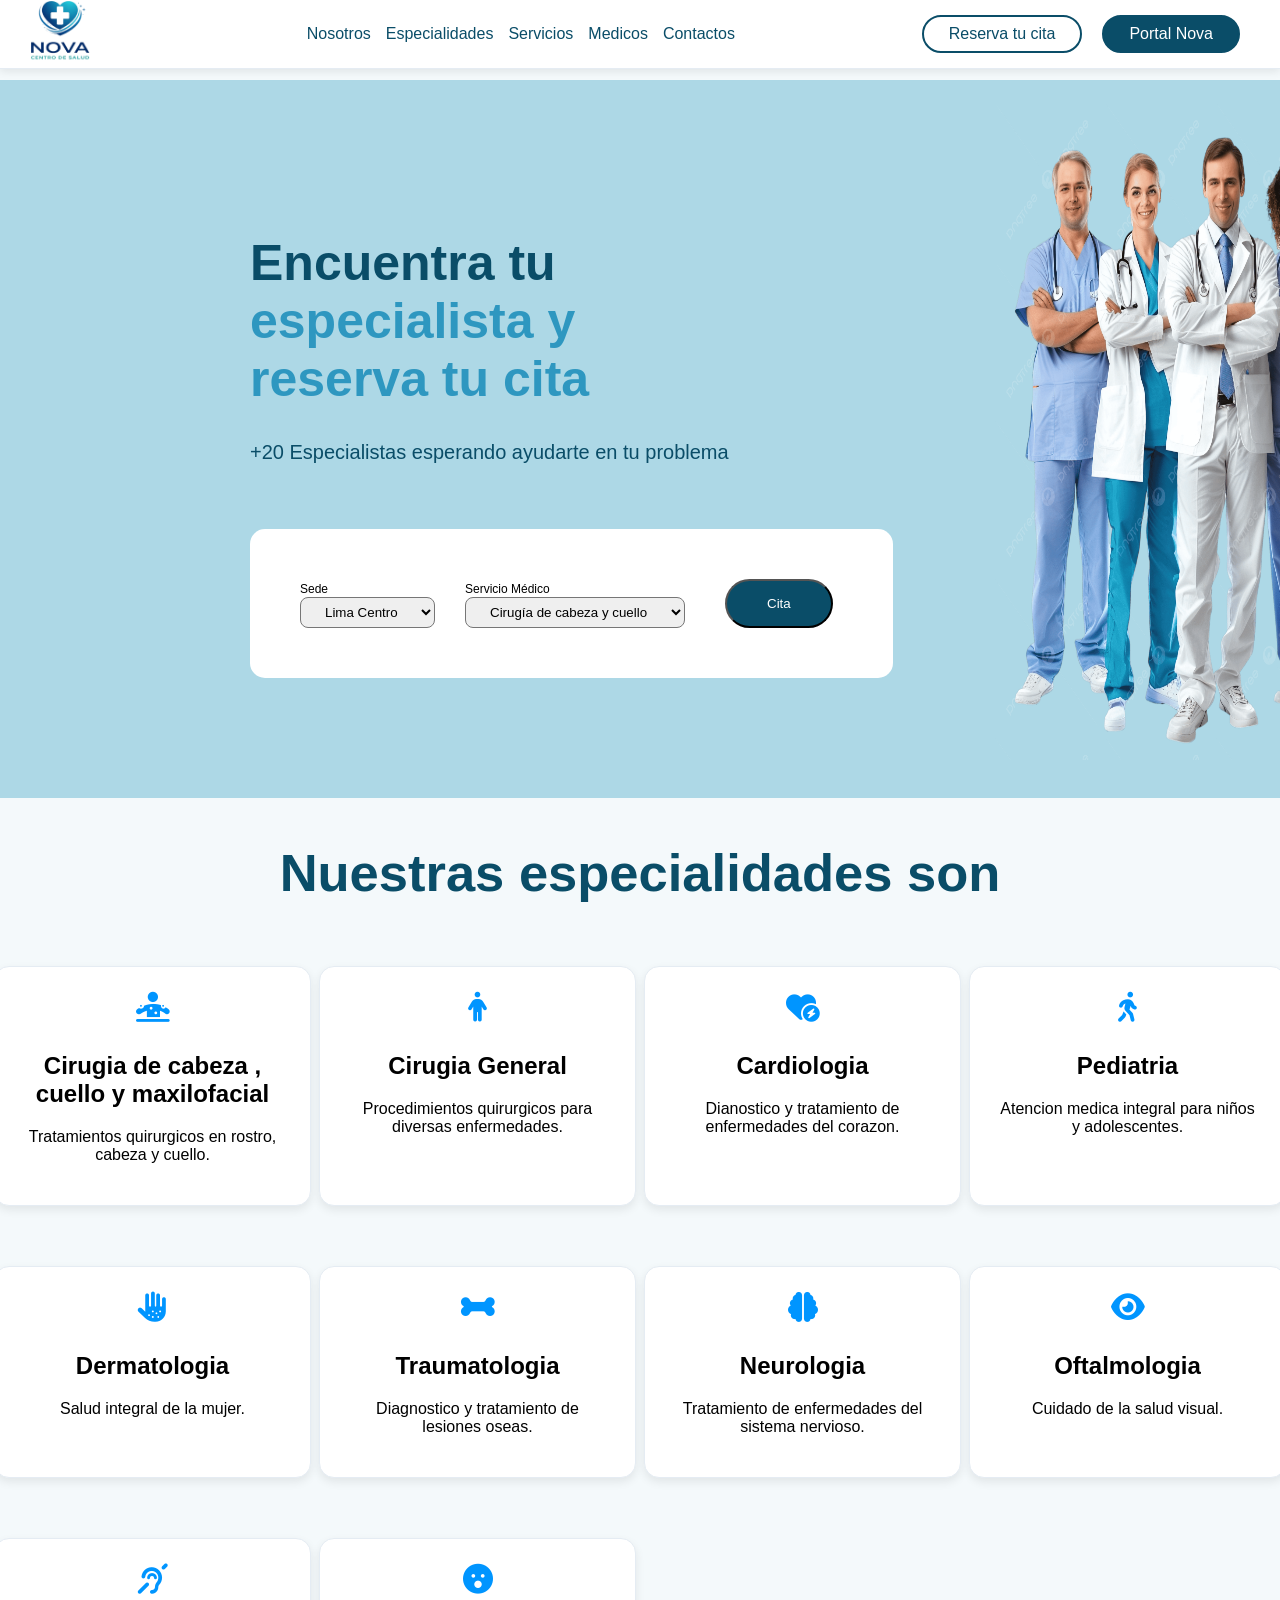
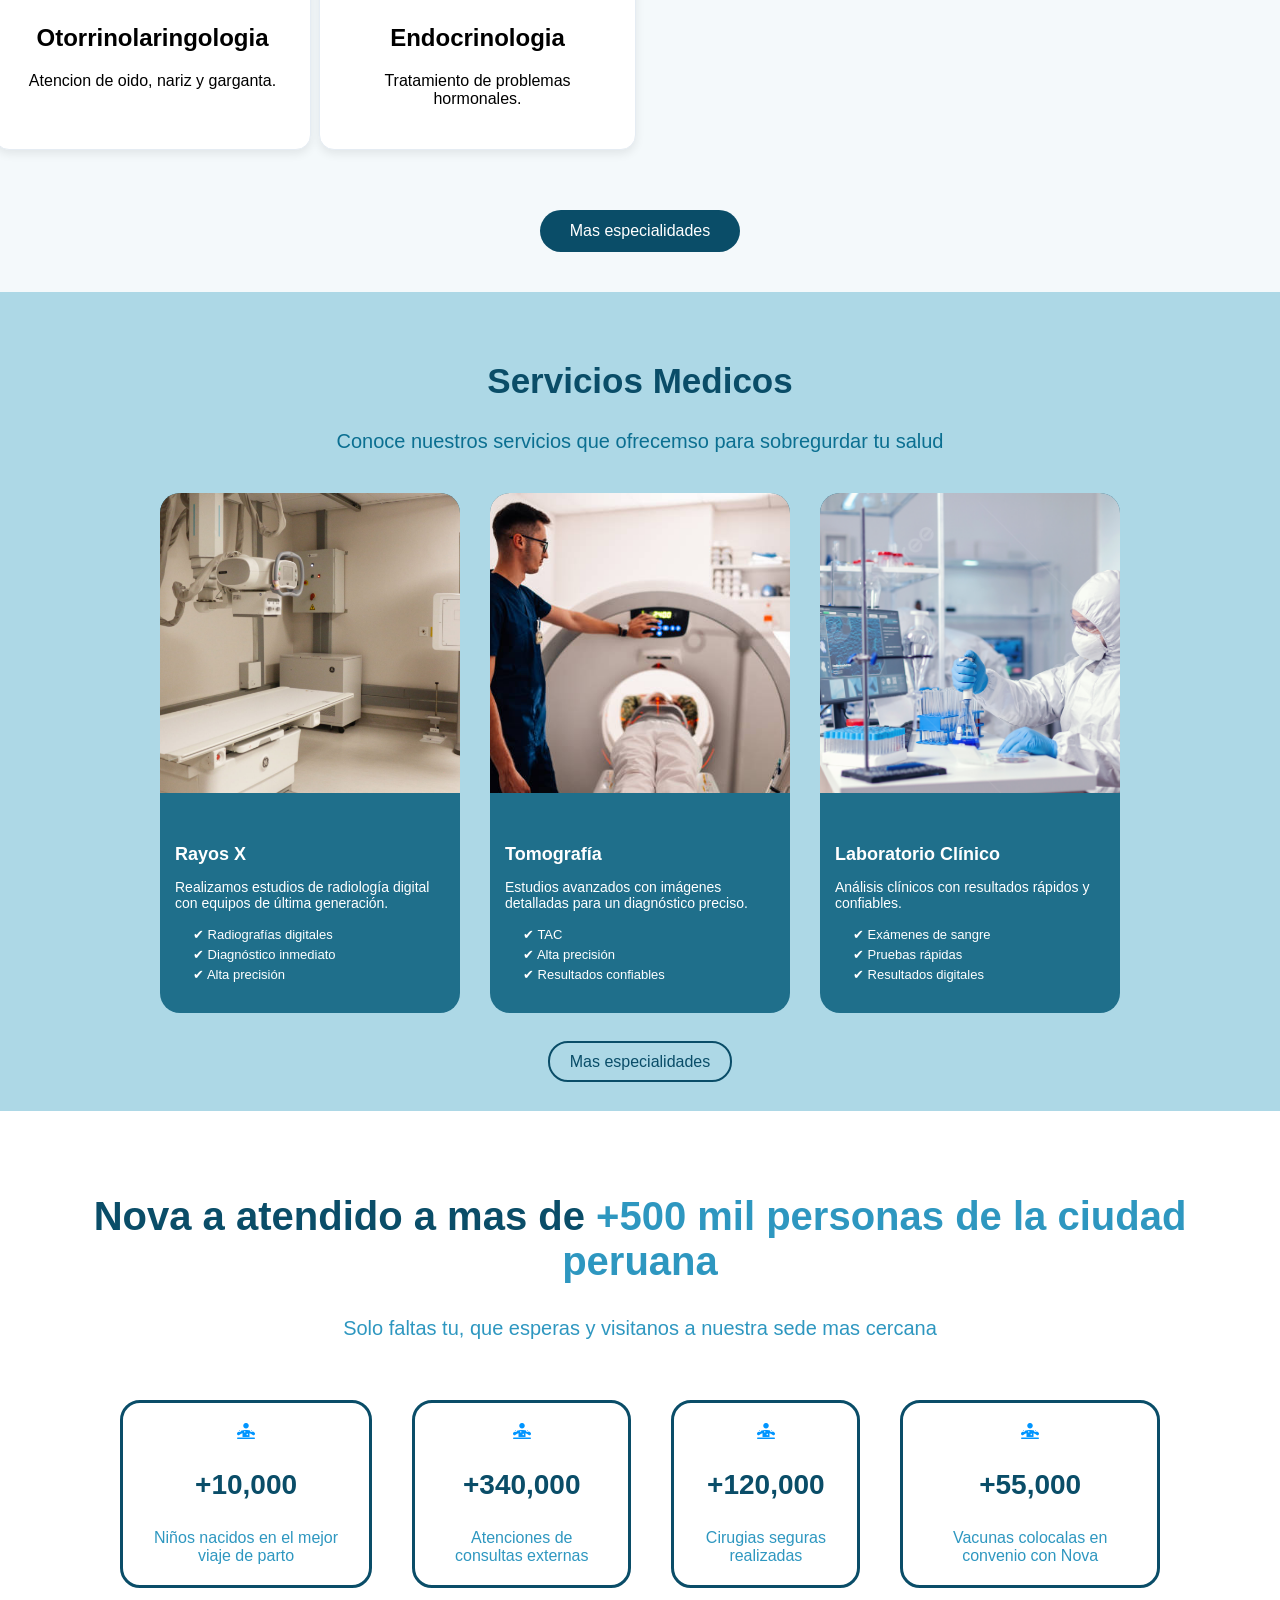
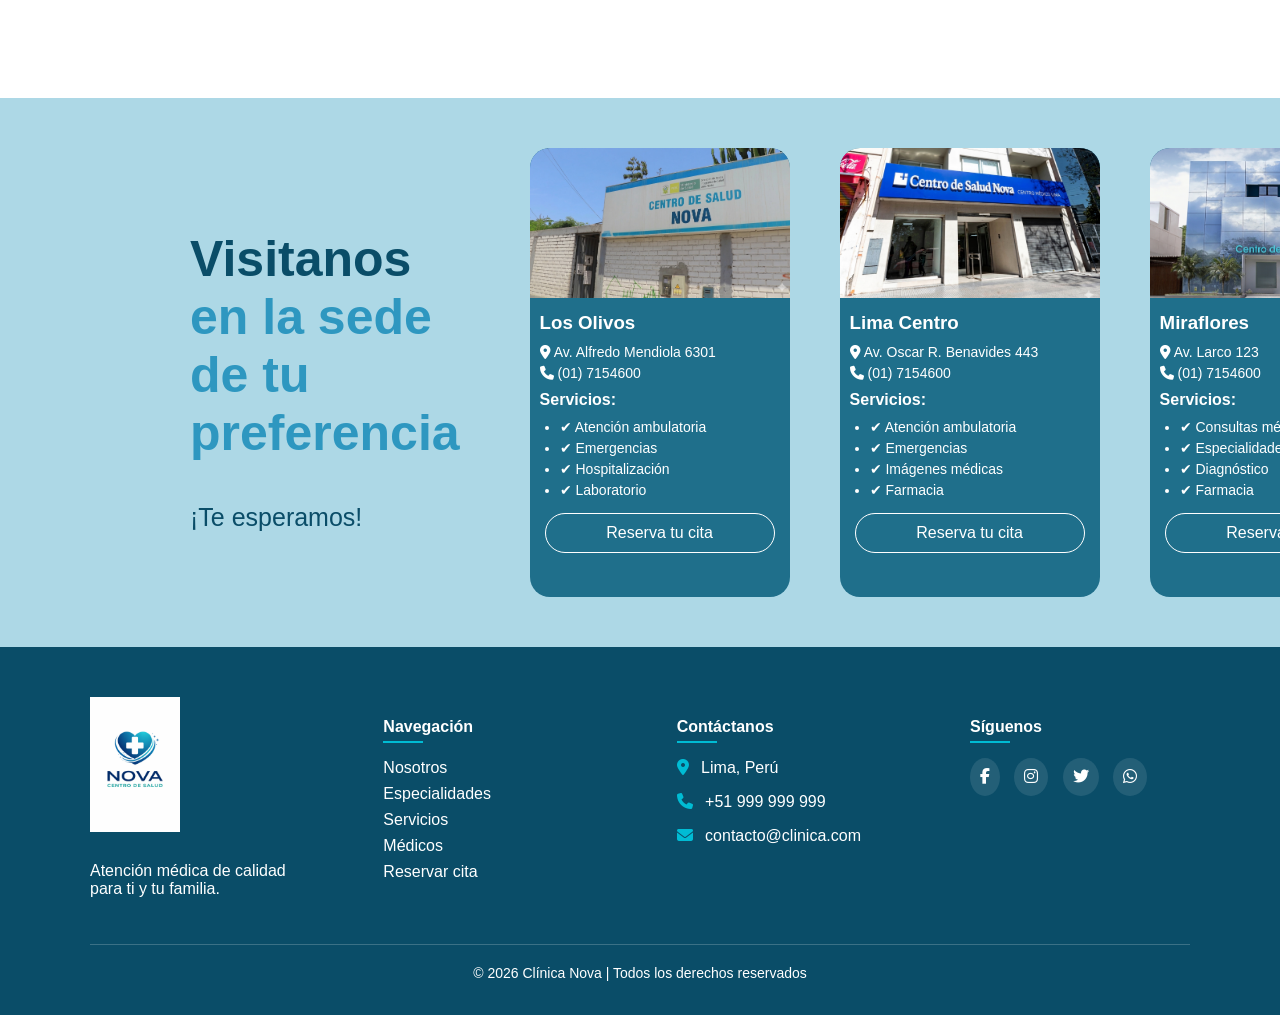
==== index.html @ bf2f1865 "se agrega el proyecto" ====
<!DOCTYPE html>
<html lang="en">
    <head>
        <title></title>
        <meta charset="UTF-8">
        <meta name="viewport" content="width=device-width, initial-scale=1">
        <link href="css/index.css" rel="stylesheet">
        <link rel="stylesheet" href="https://cdnjs.cloudflare.com/ajax/libs/font-awesome/6.5.0/css/all.min.css">

    </head>
    <body>
    <div class="navegador">
        <a href="index.html">
        <img src="img/Logo_para_Nova_Centro_de_Salud-removebg-preview.png" width="60">
        </a>
        <nav>
        <ul>
            <li><a href="nosotros.html">Nosotros</a></li>
            <li><a href="especialidades.html">Especialidades</a></li>
            <li><a href="servicios.html">Servicios</a></li>
            <li><a href="medicos.html">Medicos</a></li>
            <li><a href="contacto.html">Contactos</a></li>
        </ul>
        </nav>
        <div class="acciones">
            <a href="resercitas.html" class="Citas">Reserva tu cita</a>
            <a href="login.html" class="portal">Portal Nova</a>
        </div>
    </div>
    <div class="header">
    <div class="lado-izquierdo">
        <div class="titulo">
        <h1>Encuentra tu <br> <span>especialista y <br>reserva tu cita</span> </h1>
        <p>+20 Especialistas esperando ayudarte en tu problema</p>
        </div>
    
        <div class="solicitud">
        <div class="contenedor">
            <form action="resercitas.html">
                <div class="info">
                    <label>Sede</label>
                    <select name="Sede" required>
                        <option>Lima Centro</option>
                        <option>Miraflores</option>
                        <option>Los Olivos</option>
                    </select>
                </div>
                <div class="info">
                    <label>Servicio Médico</label>
                    <select name="Servicio" required>
                        <option>Cirugía de cabeza y cuello</option>
                        <option>Cirugía general</option>
                        <option>Cardiología</option>
                        <option>Pediatría</option>
                        <option>Dermatología</option>
                        <option>Traumatología</option>
                        <option>Neurología</option>
                        <option>Oftalmología</option>
                        <option>Otorrinolaringología</option>
                        <option>Endocrinología</option>
                        <option>Gastroenterología</option>
                        <option>Urología</option>
                        <option>Oncología</option>
                        <option>Psiquiatría</option>
                        <option>Neumología</option>
                        <option>Reumatología</option>
                        <option>Hematología</option>
                        <option>Infectología</option>
                        <option>Medicina física</option>
                    </select>
                </div>
                <button type="submit">Cita</button>
            </form>

        </div>
    </div>
    </div>
    <div class="imagen-hero">
        <img src="img/medicos portada.png" width="460" height="660">
    </div>
    </div>
    <div class="especialidades">
        <div class="especia-info">
            <h2>Nuestras especialidades son</h2>
        </div>
        <div class="especialidad-informacion">
            <div class="dass">
                <i class="fa-solid fa-person-dots-from-line" style="color: rgb(0, 149, 255);"></i>
                
                <h2>Cirugia de cabeza , cuello y maxilofacial</h2>
                <p>Tratamientos quirurgicos en rostro, cabeza y cuello.</p>
                
            </div>

            <div class="dass">
                <i class="fa-solid fa-person" style="color: rgb(0, 149, 255);"></i>
                <h2>Cirugia General</h2>
                <p>Procedimientos quirurgicos para diversas enfermedades.</p>
            </div>

            <div class="dass">
                <i class="fa-solid fa-heart-circle-bolt" style="color: rgb(0, 149, 255);"></i>
                <h2>Cardiologia</h2>
                <p>Dianostico y tratamiento de enfermedades del corazon.</p>
            </div>

            <div class="dass">
                <i class="fa-solid fa-person-walking" style="color: rgb(0, 149, 255);"></i>
                <h2>Pediatria</h2>
                <p>Atencion medica integral para niños y adolescentes.</p>
            </div>

            <div class="dass">
                <i class="fa-solid fa-hand-dots" style="color: rgb(0, 149, 255);"></i>
                <h2>Dermatologia</h2>
                <p>Salud integral de la mujer.</p>
            </div>

            <div class="dass">
                <i class="fa-solid fa-bone" style="color: rgb(0, 149, 255);"></i>
                <h2>Traumatologia</h2>
                <p>Diagnostico y tratamiento de lesiones oseas.</p>
            </div>

            <div class="dass">
                <i class="fa-solid fa-brain" style="color: rgb(0, 149, 255);"></i>
                <h2>Neurologia</h2>
                <p>Tratamiento de enfermedades del sistema nervioso.</p>
            </div>

            <div class="dass">
                <i class="fa-solid fa-eye" style="color: rgb(0, 149, 255);"></i>
                <h2>Oftalmologia</h2>
                <p>Cuidado de la salud visual.</p>
            </div>

            <div class="dass">
                <i class="fa-solid fa-ear-deaf" style="color: rgb(0, 149, 255);"></i>
                <h2>Otorrinolaringologia</h2>
                <p>Atencion de oido, nariz y garganta.</p>
            </div>
            
            <div class="dass">
                <i class="fa-solid fa-face-surprise" style="color: rgb(0, 149, 255);"></i>
                <h2>Endocrinologia</h2>
                <p>Tratamiento de problemas hormonales.</p>
            </div>

        </div>
        <div class="mira">
            <a href="especialidades.html">Mas especialidades</a>
        </div>
    </div>
    
    <div class="servicios">
        <div class="titulo-servicio">
            <h2>Servicios Medicos </h2>
            <span>Conoce nuestros servicios que ofrecemso para sobregurdar tu salud</span>
        </div>
    <div class="cards">
            <!-- Rayos X -->
    <div class="card-servicio">
      <img src="img/rayox.jpg" alt="Rayos X">
      <div class="contenido">
        <h3>Rayos X</h3>
        <p>Realizamos estudios de radiología digital con equipos de última generación.</p>
        <ul>
          <li>✔ Radiografías digitales</li>
          <li>✔ Diagnóstico inmediato</li>
          <li>✔ Alta precisión</li>
        </ul>
      </div>
    </div>

    <!-- Tomografía -->
    <div class="card-servicio">
      <img src="img/tomografia.jpg" alt="Tomografía">
      <div class="contenido">
        <h3>Tomografía</h3>
        <p>Estudios avanzados con imágenes detalladas para un diagnóstico preciso.</p>
        <ul>
          <li>✔ TAC</li>
          <li>✔ Alta precisión</li>
          <li>✔ Resultados confiables</li>
        </ul>
      </div>
    </div>
    <!-- Laboratorio -->
        <div class="card-servicio">
           <img src="img/laboratorio.jpg" alt="Laboratorio">
           <div class="contenido">
           <h3>Laboratorio Clínico</h3>
           <p>Análisis clínicos con resultados rápidos y confiables.</p>
            <ul>
                <li>✔ Exámenes de sangre</li>
                <li>✔ Pruebas rápidas</li>
                <li>✔ Resultados digitales</li>
            </ul>
         </div>
        </div>
        </div>
        <div class="mas">
            <a href="especialidades.html">Mas especialidades</a>
        </div>
    </div>
    <div class="atendido">
        <div class="titulo-atendido">
            <h2>Nova a atendido a mas de <span> +500 mil personas de la ciudad peruana</span></h2>
            <p>Solo faltas tu, que esperas y visitanos a nuestra sede mas cercana</p>
        </div>
        <div class="contenido1">
            <div class="persona">
                <i class="fa-solid fa-person-dots-from-line" style="color: rgb(0, 149, 255);"></i>
                <h3>+10,000</h3>
                <span>Niños nacidos en el mejor viaje de parto</span>
            </div>
            <div class="persona">
                <i class="fa-solid fa-person-dots-from-line" style="color: rgb(0, 149, 255);"></i>
                <h3>+340,000</h3>
                <span>Atenciones de consultas externas</span>
            </div>
            <div class="persona">
                <i class="fa-solid fa-person-dots-from-line" style="color: rgb(0, 149, 255);"></i>
                <h3>+120,000</h3>
                <span>Cirugias seguras realizadas</span>
            </div>
            <div class="persona">
                <i class="fa-solid fa-person-dots-from-line" style="color: rgb(0, 149, 255);"></i>
                <h3>+55,000</h3>
                <span>Vacunas colocalas en convenio con Nova</span>
            </div>
        </div>        
    </div>

    <div class="sede">
        <div class="titulo-sede">
        <h2>Visitanos <br><span>en la sede <br>de tu preferencia</span></h2>
        <p>¡Te esperamos!</p>
        </div>
        <div class="cards-contacto">

    <div class="card-contacto">
      <img src="img/Gemini_Generated_Image_q09visq09visq09v.png" alt="Los Olivos">

      <h3>Los Olivos</h3>
      <p><i class="fas fa-map-marker-alt"></i> Av. Alfredo Mendiola 6301</p>
      <p><i class="fas fa-phone"></i> (01) 7154600</p>

      <h4>Servicios:</h4>
      <ul>
        <li>✔ Atención ambulatoria</li>
        <li>✔ Emergencias</li>
        <li>✔ Hospitalización</li>
        <li>✔ Laboratorio</li>
      </ul>

      <a href="resercitas.html" target="_blank">Reserva tu cita</a>
    </div>

    <div class="card-contacto">
      <img src="img/Gemini_Generated_Image_9un2wk9un2wk9un2 (1).png" alt="Lima">

      <h3>Lima Centro</h3>
      <p><i class="fas fa-map-marker-alt"></i> Av. Oscar R. Benavides 443</p>
      <p><i class="fas fa-phone"></i> (01) 7154600</p>

      <h4>Servicios:</h4>
      <ul>
        <li>✔ Atención ambulatoria</li>
        <li>✔ Emergencias</li>
        <li>✔ Imágenes médicas</li>
        <li>✔ Farmacia</li>
      </ul>

      <a href="resercitas.html" target="_blank">Reserva tu cita</a>
    </div>

    <div class="card-contacto">
      <img src="img/Gemini_Generated_Image_w3jiu2w3jiu2w3ji.png" alt="Miraflores">

      <h3>Miraflores</h3>
      <p><i class="fas fa-map-marker-alt"></i> Av. Larco 123</p>
      <p><i class="fas fa-phone"></i> (01) 7154600</p>

      <h4>Servicios:</h4>
      <ul>
        <li>✔ Consultas médicas</li>
        <li>✔ Especialidades</li>
        <li>✔ Diagnóstico</li>
        <li>✔ Farmacia</li>
      </ul>

      <a href="resercitas.html" target="_blank">Reserva tu cita</a>
    </div>
    </div>
    </div>
    <footer class="footer">
  <div class="footer-container">

    
    <div class="footer-col">
      <img src="img/Logo para Nova Centro de Salud.png" alt="Clínica Nova" class="logo-footer">
      <p>Atención médica de calidad para ti y tu familia.</p>
    </div>

    
    <div class="footer-col">
      <h4>Navegación</h4>
      <ul>
        <li><a href="nosotros.html">Nosotros</a></li>
        <li><a href="especialidades.html">Especialidades</a></li>
        <li><a href="servicios.html">Servicios</a></li>
        <li><a href="medicos.html">Médicos</a></li>
        <li><a href="resercitas.html">Reservar cita</a></li>
      </ul>
    </div>

    
    <div class="footer-col">
      <h4>Contáctanos</h4>
      <p><i class="fas fa-map-marker-alt"></i> Lima, Perú</p>
      <p><i class="fas fa-phone"></i> +51 999 999 999</p>
      <p><i class="fas fa-envelope"></i> contacto@clinica.com</p>
    </div>

    
    <div class="footer-col">
      <h4>Síguenos</h4>
      <div class="socials">
        <a href="https://www.facebook.com/"><i class="fab fa-facebook-f"></i></a>
        <a href="https://www.instagram.com/"><i class="fab fa-instagram"></i></a>
        <a href="https://x.com/?lang=es"><i class="fab fa-twitter"></i></a>
        <a href="https://www.whatsapp.com/?lang=es"><i class="fab fa-whatsapp"></i></a>
      </div>
    </div>

  </div>

  <div class="footer-bottom">
    <p>© 2026 Clínica Nova | Todos los derechos reservados</p>
  </div>
</footer>
</body>
</html>
---- css/index.css ----
body{
  margin: 0;
  padding: 0;
  padding-top: 80px;
  font-family: Arial, sans-serif;
  background-color: #f4f9fb;
}


.navegador{
  background-color: #ffffff;
  display: flex;
  justify-content: space-between;
  align-items: center;
  padding: 0px 30px;
  position: fixed;
  top: 0;
  left: 0;
  right: 0; 
  box-sizing: border-box;
  z-index: 1000;
  box-shadow: 0 3px 8px rgba(0,0,0,0.08);
  border-bottom: 1px solid #e5ecf3;
}

.navegador nav ul{
  display: flex;
  list-style:none;
  gap: 15px;
}

.navegador a{
  color: #0a4d68;
  text-decoration: none;
}

.navegador nav ul a:hover{
  color: #2e97c0;
}


.acciones {
  display: flex;
  align-items: center;
}

.acciones a{
  text-decoration: none;
  margin: 10px;
  padding: 8px 25px;
  border-radius: 20px;
  border: 2px solid #0a4d68;
  transition: 0.3s;
}

.portal{
  background-color: #0a4d68;
  color: white;
}

.portal:hover{
  background-color: #2e97c0;
}

.Citas{
  color: #0a4d68;
}

.Citas:hover{
  color: #2e97c0;
  border: 2px solid #2e97c0;
}

/* titulo general */
.header{
  background-color: lightblue;
  padding: 20px 150px;
  display: flex;
  justify-content: space-between;
}

.titulo h1{
  font-size: 50px; 
  color: #0a4d68;
}

.titulo span{
  color: #2e97c0;
}

.titulo p{
  font-size: 20px;
  color: #0a4d68;
}

.contenedor{
  background-color: white;
  padding: 30px 40px;
  border-radius: 15px;
}

.contenedor form{
  display: flex;
  gap: 10px;
  align-items: center;
}

.lado-izquierdo{
  display: flex;
  flex-direction: column;
  gap: 25px;
  padding: 100px;
}

.solicitud{
  margin-top: 20px;
}

.info label{
  font-size: 12px;
}

.info{
  padding: 10px;
}

.info select{
  padding: 6px 20px;
  border-radius: 8px;
}

.info option{
  padding: 6px 30px;
}

form button {
  margin: 20px 20px;
  padding: 15px 40px ;
  border-radius: 50px;
  background-color: #0a4d68;
  color: white;
}

form button:hover{
  background-color: #2e97c0;
  border: cornflowerblue 2px solid;
  transition: 0.5s;
}
/* especialidades */
.especia-info{
  font-size: 35px;
  color: #0a4d68;
}
.especialidades {
  text-align: center;
}

.titulo-espe {
  text-align: center;
  margin-top: 20px;
  font-size: 20px;
  color: #0a4d68;
}

.titulo-espe p {
  font-size: 20px;
  color: #2e97c0;
}

/*  nombre de clase */
.especialidad-informacion {
  display: grid;
  grid-template-columns: repeat(auto-fit, minmax(250px, 1fr));
  gap: 60px;
  justify-items: center;
  padding: 20px;
}

.dass {
  background: white;
  padding: 25px;
  border-radius: 15px;
  width: 100%;
  max-width: 280px;
  box-shadow: 0 4px 10px rgba(0,0,0,0.08);
  text-align: center;
  transition: 0.3s;
  border: 1px solid #e5ecf3;
}

.dass:hover {
  transform: translateY(-5px);
}

.dass i {
  font-size: 30px;
  margin-bottom: 10px;
}

.especialidades div img {
  display: block;
  margin: 30px auto;
  width: 200px;
}
/* boton de especialidades */
.mira{
  text-align: center;
  margin: 40px 0;
}

.mira a{
  display: inline-block;
  padding: 12px 30px;
  background-color: #0a4d68;
  color: white;
  text-decoration: none;
  border-radius: 25px;
  transition: 0.3s;
}

.mira a:hover{
  background-color: #2e97c0;
}


/* servicios medicos  */



.servicios{
  background-color: lightblue;
  text-align: center;
  padding: 40px;
}
.titulo-servicio h2{
  font-size: 35px;
  color: #0a4d68;
}
.titulo-servicio span{
  font-size: 20px;
  color: #0b6f91;
}
.cards{
  display: flex;
  justify-content: center;
  gap: 30px;
  flex-wrap: wrap;
  margin: 40px;
}

.card-servicio {
  width: 300px;
  height: 520px;
  background: #1f6f8b;
  color: white;
  border-radius: 20px;
  display: flex;
  flex-direction: column;
  justify-content: space-between;
  overflow: hidden;
  transition: 0.3s;
}

.card-servicio:hover {
  transform: scale(1.1);
}

.card-servicio img {
  width: 100%;
  height: 300px;
  object-fit: cover;
}

.contenido {
  padding: 15px;
  text-align: left;
}

.contenido h3 {
  margin-bottom: 10px;
  font-size: 18px;
}

.contenido p {
  font-size: 14px;
  margin-bottom: 10px;
}

.contenido ul {
  padding-left: 18px;
}

.contenido ul li {
  font-size: 13px;
  margin-bottom: 5px;
  list-style: none;
}
/* boton */
.mas{
  margin-top: 20px;
}

.mas a{
  text-decoration: none;
  border: 2px solid #0a4d68;
  padding: 10px 20px;
  border-radius: 20px;
  color: #0a4d68;
  transition: 0.3s;
}

.mas a:hover{
  background-color: #0a4d68;
  color: white;
}

/* atendido */
.atendido{
  padding: 50px;
  text-align: center;
  background-color: rgb(255, 255, 255);
}

.titulo-atendido h2{
  font-size: 40px;
  color: #0a4d68 ;
}

.titulo-atendido h2 span{
  color: #2e97c0;
}

.titulo-atendido p{
  font-size: 20px;
  color: #2e97c0;
}

.contenido1{
  display: flex;
  justify-content: center;
  margin: 50px;
}

.persona{
  margin: 10px 20px;
  padding: 20px;
  border: #0a4d68 solid 3px;
  border-radius: 20px;
}

.persona h3{
  font-size: 28px;
  color: #0a4d68;
}

.persona span{
  color: #2e97c0;
}
/* sede */
.sede{
  background-color: lightblue;
  padding: 50px 120px;
  display: flex;
}

.titulo-sede{
  padding: 20px;
  margin: 20px 50px;
}

.titulo-sede h2{
  color: #0a4d68;
  font-size: 50px;
}

.titulo-sede span{
  color: #2e97c0;
}
.titulo-sede{
  font-size: 25px;
  color: #0a4d68;
}
.cards-contacto {
  display: flex;
  gap: 50px;
}

.card-contacto {
  background: #1f6f8b;
  color: white;
  border-radius: 20px;
  width: 260px;
  overflow: hidden;
  transition: 0.3s;
}

.card-contacto:hover {
  transform: translateY(-5px);
}

.card-contacto img {
  width: 100%;
  height: 150px;
  object-fit: cover;
}

.card-contacto h3 {
  margin: 10px;
}

.card-contacto p {
  margin: 5px 10px;
  font-size: 14px;
}

.card-contacto h4 {
  margin: 10px;
}

.card-contacto ul {
  padding-left: 20px;
  margin: 5px 10px;
}

.card-contacto ul li {
  font-size: 14px;
  margin-bottom: 5px;
}

.card-contacto a {
  display: block;
  margin: 15px;
  text-align: center;
  padding: 10px;
  border: 1px solid white;
  border-radius: 20px;
  color: white;
  text-decoration: none;
}

.card-contacto a:hover {
  background: white;
  color: #1f6f8b;
}


/* pie de pagina */
.footer {
  background: #0a4d68;
  color: white;
  padding: 50px 20px 20px;
}

.footer-container {
  display: flex;
  justify-content: space-between;
  flex-wrap: wrap;
  gap: 30px;
  max-width: 1100px;
  margin: auto;
  border-bottom: 1px solid rgba(255,255,255,0.2);
  padding-bottom: 30px;
}

.footer-col {
  width: 220px;
}

.logo-footer {
  width: 90px;
  margin-bottom: 10px;
}

.footer h4 {
  margin-bottom: 15px;
  position: relative;
}

.footer h4::after {
  content: "";
  width: 40px;
  height: 2px;
  background: #00bcd4;
  display: block;
  margin-top: 5px;
}

.footer ul {
  list-style: none;
  padding: 0;
}

.footer ul li {
  margin-bottom: 8px;
}

.footer a {
  color: white;
  text-decoration: none;
  transition: 0.3s;
}

.footer a:hover {
  color: #00bcd4;
}

.footer p i {
  margin-right: 8px;
  color: #00bcd4;
}

.socials a {
  display: inline-block;
  margin-right: 10px;
  background: rgba(255,255,255,0.1);
  padding: 10px;
  border-radius: 50%;
  transition: 0.3s;
}

.socials a:hover {
  background: #00bcd4;
  color: white;
}

/* PARTE DE ABAJO */
.footer-bottom {
  text-align: center;
  margin-top: 20px;
  font-size: 14px;
}

.acciones .portal{
  color: white;
}
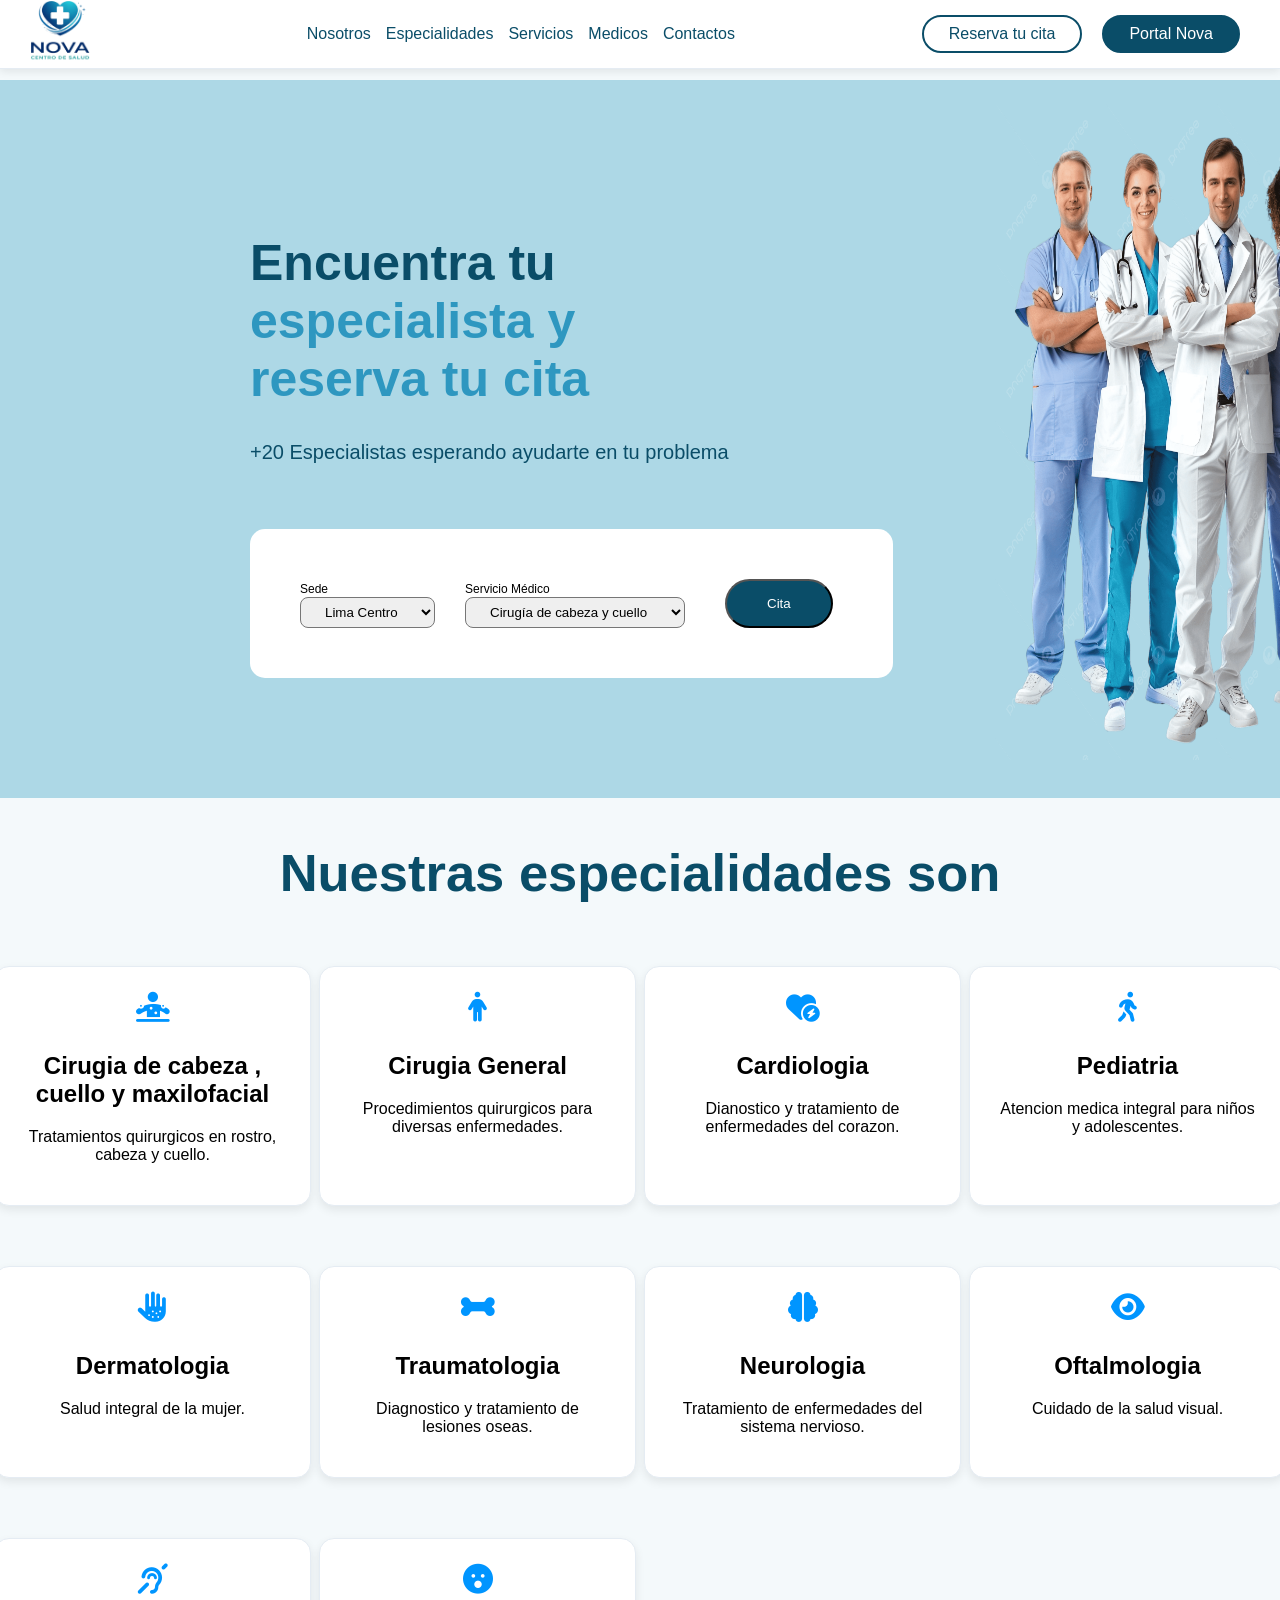
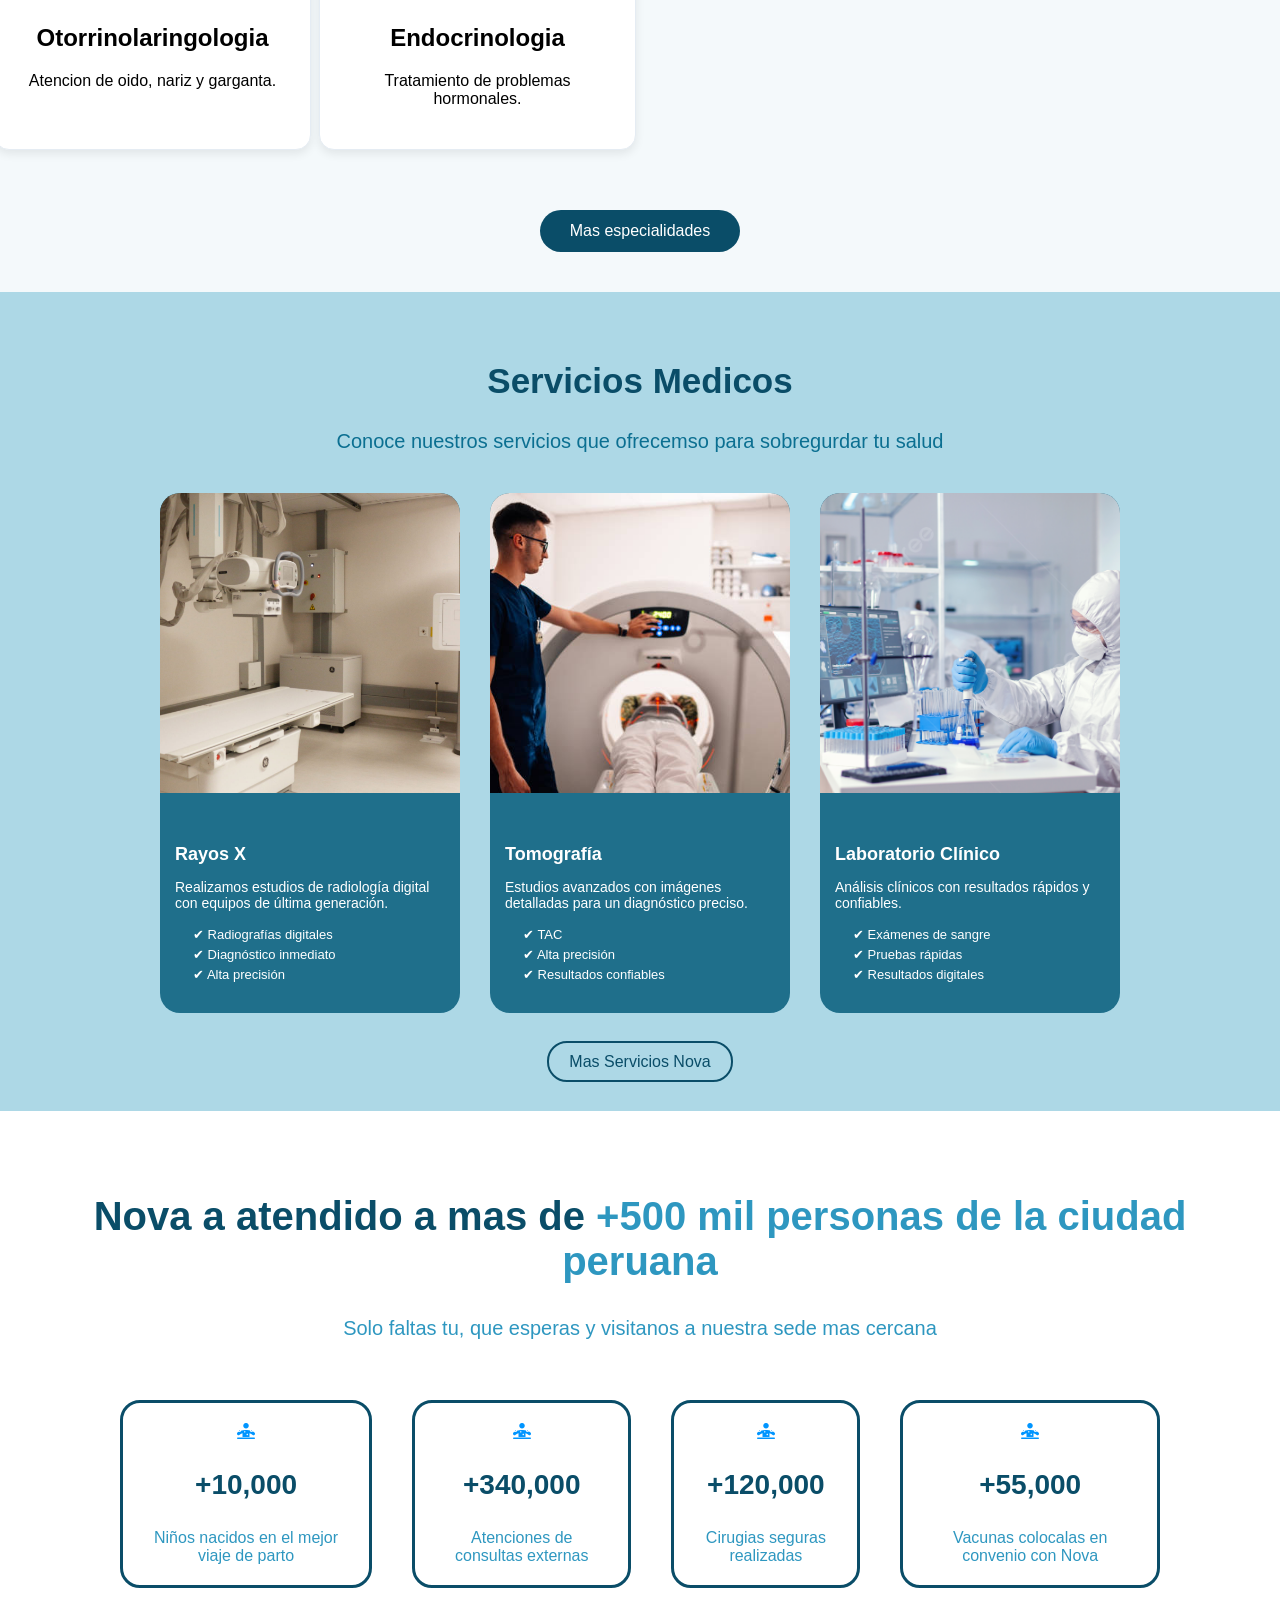
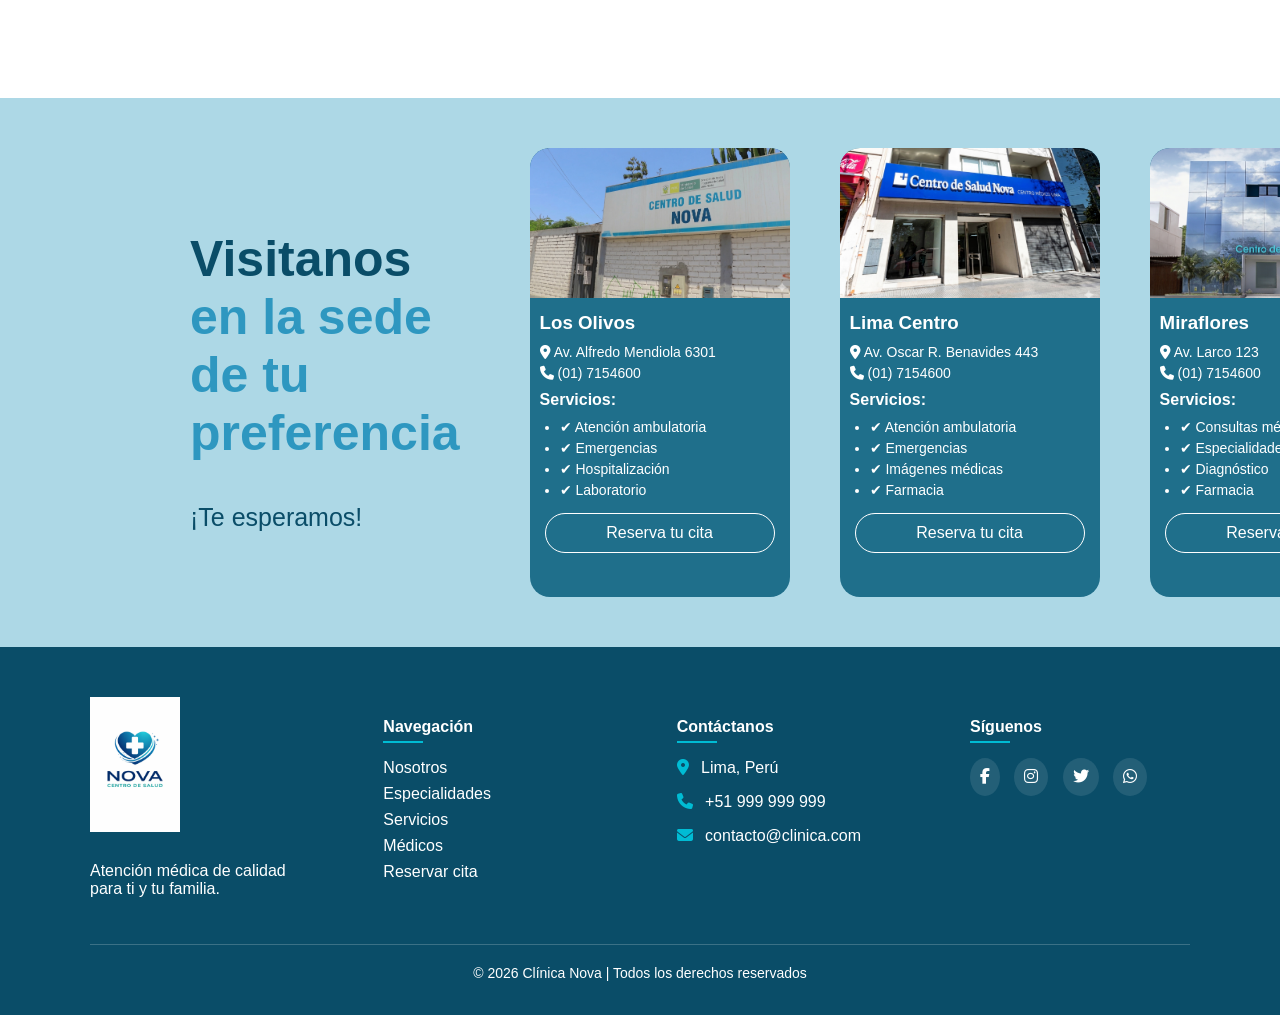
==== commit 27de1f4e: "Update index.html" ====
--- a/index.html
+++ b/index.html
@@ -1,7 +1,7 @@
 <!DOCTYPE html>
 <html lang="en">
     <head>
-        <title></title>
+        <title>Nova Centro de Salud</title>
         <meta charset="UTF-8">
         <meta name="viewport" content="width=device-width, initial-scale=1">
         <link href="css/index.css" rel="stylesheet">
@@ -200,7 +200,7 @@
         </div>
         </div>
         <div class="mas">
-            <a href="especialidades.html">Mas especialidades</a>
+            <a href="servicios.html">Mas Servicios Nova</a>
         </div>
     </div>
     <div class="atendido">
@@ -341,4 +341,4 @@
   </div>
 </footer>
 </body>
-</html>+</html>
